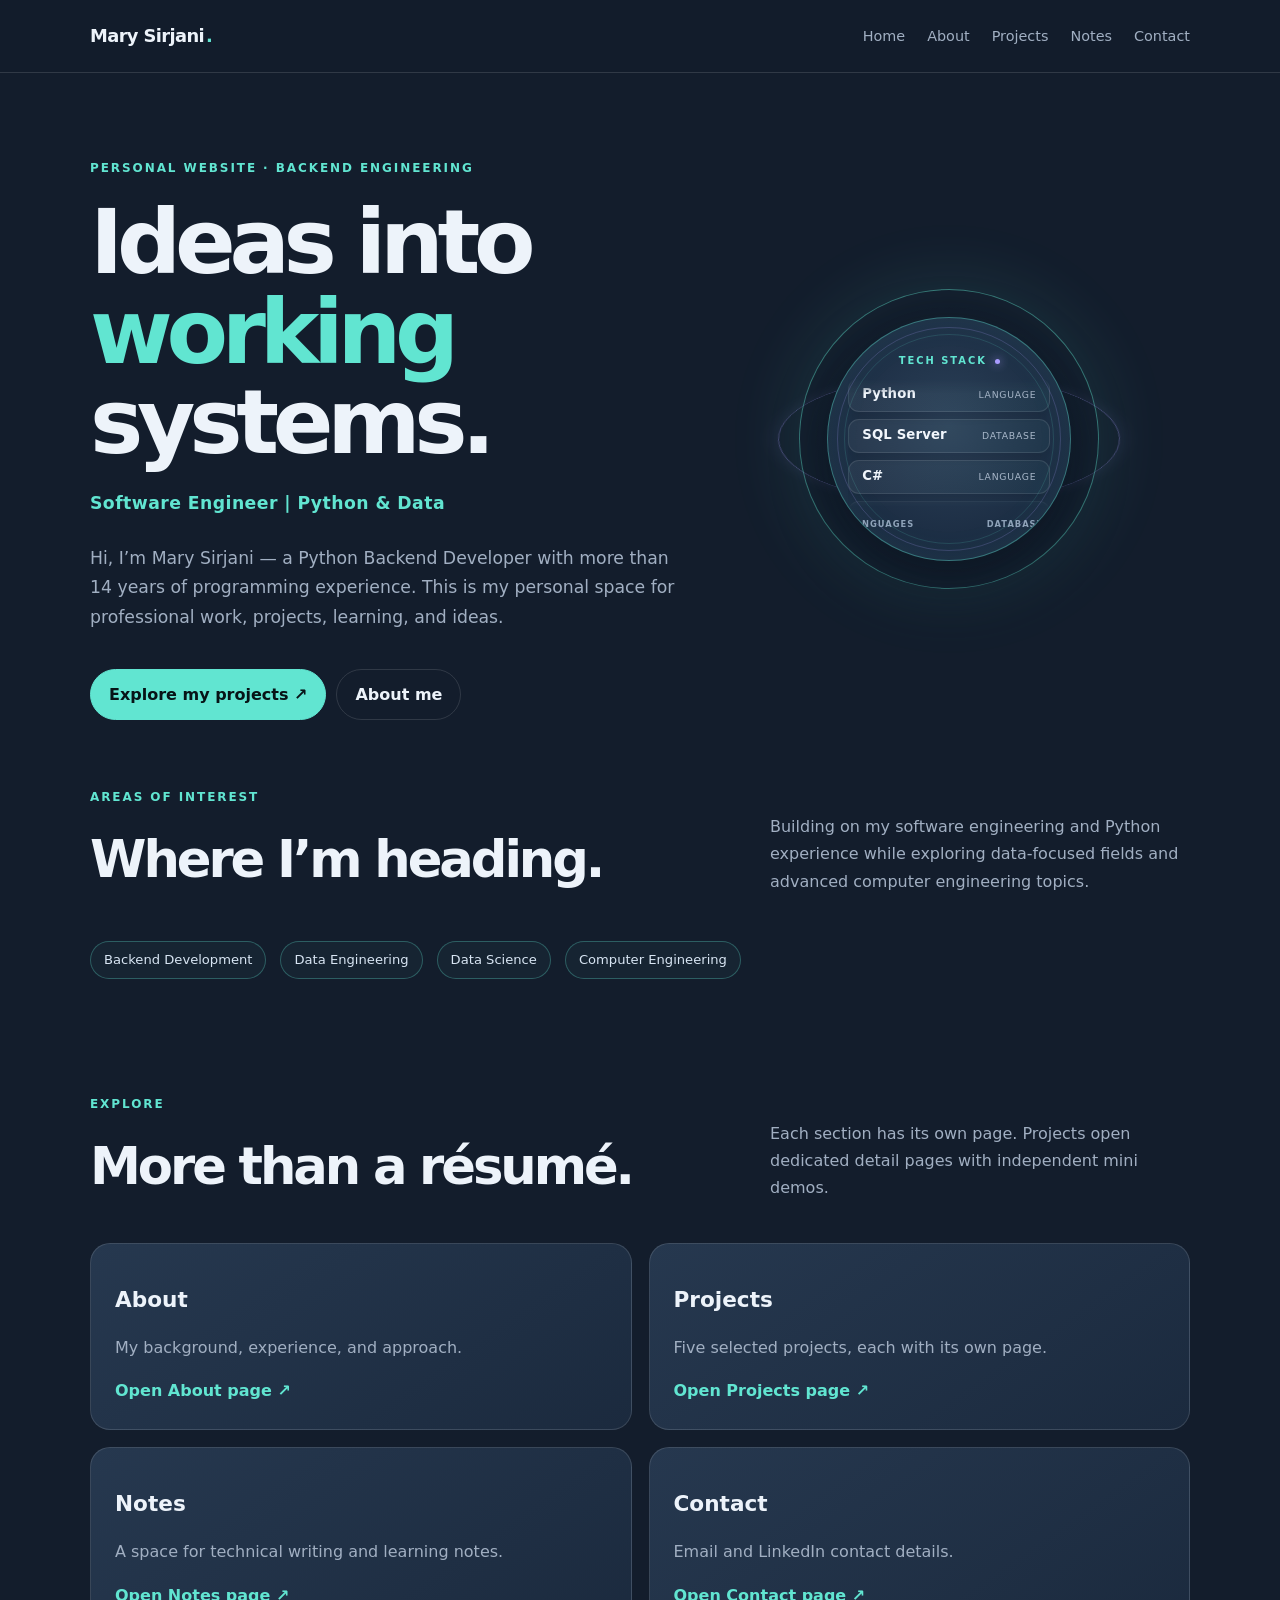
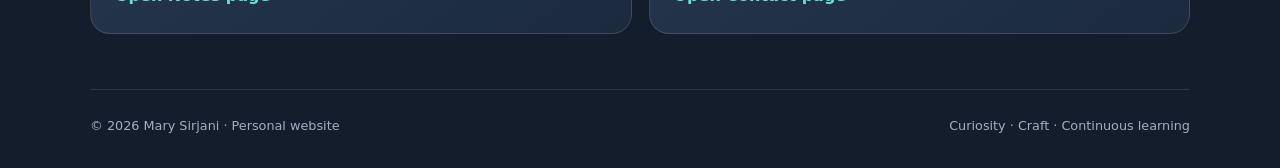
==== index.html @ d7f2fdcb "Add files via upload" ====
<!doctype html><html lang="en"><head><meta charset="utf-8"><meta name="viewport" content="width=device-width,initial-scale=1"><title>Mary Sirjani | Software Engineer, Python & Data</title><link rel="stylesheet" href="assets/style.css"></head><body><header><div class="wrap nav"><a class="brand" href="index.html">Mary Sirjani<span>.</span></a><nav><a href="index.html">Home</a><a href="about.html">About</a><a class="" href="projects.html">Projects</a><a href="notes.html">Notes</a><a href="contact.html">Contact</a></nav></div></header><main><div class="wrap hero"><div><div class="kicker">Personal website · Backend engineering</div><h1>Ideas into<br><span class="accent">working</span><br>systems.</h1><div class="role-line">Software Engineer | Python &amp; Data</div><p class="lead">Hi, I’m Mary Sirjani — a Python Backend Developer with more than 14 years of programming experience. This is my personal space for professional work, projects, learning, and ideas.</p><a class="btn primary" href="projects.html">Explore my projects ↗</a><a class="btn" href="about.html">About me</a></div><div class="orb">
  <div class="tech-wheel" aria-label="Programming languages and databases">
    <div class="tech-wheel-head"><span>TECH STACK</span><i></i></div>
    <div class="tech-window">
      <div class="tech-track">
        <div class="tech-row"><b>Python</b><span>Language</span></div>
        <div class="tech-row"><b>SQL Server</b><span>Database</span></div>
        <div class="tech-row"><b>C#</b><span>Language</span></div>
        <div class="tech-row"><b>MySQL</b><span>Database</span></div>
        <div class="tech-row"><b>PHP</b><span>Language</span></div>
        <div class="tech-row"><b>MongoDB</b><span>Database</span></div>
        <div class="tech-row"><b>Python</b><span>Language</span></div>
        <div class="tech-row"><b>SQL Server</b><span>Database</span></div>
        <div class="tech-row"><b>C#</b><span>Language</span></div>
        <div class="tech-row"><b>MySQL</b><span>Database</span></div>
        <div class="tech-row"><b>PHP</b><span>Language</span></div>
        <div class="tech-row"><b>MongoDB</b><span>Database</span></div>
      </div>
    </div>
    <div class="tech-wheel-foot"><span>LANGUAGES</span><span>DATABASES</span></div>
  </div>
</div></div><section class="wrap interests"><div class="section-title"><div><div class="kicker">Areas of interest</div><h2>Where I’m heading.</h2></div><p>Building on my software engineering and Python experience while exploring data-focused fields and advanced computer engineering topics.</p></div><div class="interest-tags"><span class="tag">Backend Development</span><span class="tag">Data Engineering</span><span class="tag">Data Science</span><span class="tag">Computer Engineering</span></div></section><section class="wrap"><div class="section-title"><div><div class="kicker">Explore</div><h2>More than a résumé.</h2></div><p>Each section has its own page. Projects open dedicated detail pages with independent mini demos.</p></div><div class="grid"><a class="card" href="about.html"><h3>About</h3><p>My background, experience, and approach.</p><span class="textlink">Open About page ↗</span></a><a class="card" href="projects.html"><h3>Projects</h3><p>Five selected projects, each with its own page.</p><span class="textlink">Open Projects page ↗</span></a><a class="card" href="notes.html"><h3>Notes</h3><p>A space for technical writing and learning notes.</p><span class="textlink">Open Notes page ↗</span></a><a class="card" href="contact.html"><h3>Contact</h3><p>Email and LinkedIn contact details.</p><span class="textlink">Open Contact page ↗</span></a></div></section></main><footer class="wrap"><span>© <span id="year"></span> Mary Sirjani · Personal website</span><span>Curiosity · Craft · Continuous learning</span></footer><script src="assets/site.js"></script></body></html>
---- assets/style.css ----
:root{--bg:#131d2c;--panel:#202f43;--ink:#edf3fa;--muted:#a1afc2;--teal:#61e5d1;--violet:#a99bff;--line:#ffffff20;--max:1100px}
*{box-sizing:border-box}body{margin:0;background:var(--bg);color:var(--ink);font:16px/1.7 system-ui,Segoe UI,sans-serif}a{color:inherit;text-decoration:none}.wrap{width:min(var(--max),calc(100% - 36px));margin:auto}
header{position:sticky;top:0;background:#131d2cef;backdrop-filter:blur(12px);border-bottom:1px solid var(--line);z-index:4}.nav{height:72px;display:flex;align-items:center;justify-content:space-between}.brand{font-size:1.12rem;font-weight:850;letter-spacing:-.035em}.brand span{color:var(--teal);margin-left:2px}.brand span,.accent{color:var(--teal)}nav{display:flex;gap:22px;color:var(--muted);font-size:.9rem}nav a:hover,nav a.active{color:var(--teal)}
h1{font-size:clamp(2.8rem,7vw,5.8rem);line-height:1;letter-spacing:-.07em;margin:20px 0}.lead{color:var(--muted);font-size:1.08rem;max-width:720px}.kicker{color:var(--teal);text-transform:uppercase;letter-spacing:.16em;font-size:.75rem;font-weight:800}
.hero,.pagehead{padding:85px 0 55px}.hero{display:grid;grid-template-columns:1.1fr .9fr;gap:30px;align-items:center;animation:hero-arrive .85s ease both}.hero>div:first-child{animation:copy-arrive .9s .12s ease both}.orb{height:300px;width:300px;border:1px solid #61e5d177;border-radius:50%;margin:auto;display:grid;place-items:center;position:relative;isolation:isolate;box-shadow:0 0 75px #61e5d124,inset 0 0 45px #61e5d10d;animation:orb-float 6s ease-in-out infinite,orb-glow 5s ease-in-out infinite}.orb:before{content:"</>";font-size:5.4rem;font-weight:900;letter-spacing:-.08em;color:var(--teal);background:linear-gradient(145deg,#173b48,#302a58);width:210px;height:250px;border-radius:48%;display:grid;place-items:center;box-shadow:0 12px 40px #0004,inset 0 0 24px #ffffff12;animation:ms-spin 10s ease-in-out infinite;transform-style:preserve-3d;backface-visibility:visible}.orb:after{content:"";position:absolute;inset:-24px;border:1px solid #a99bff66;border-radius:50%;transform:rotateX(68deg) rotateZ(-18deg);box-shadow:0 0 22px #a99bff18;animation:orbit-ring 13s linear infinite;z-index:-1}.orb{background:radial-gradient(circle at 50% 50%,#61e5d10b 0 35%,transparent 68%)}.orb:before{position:relative}.orb:before{outline:1px solid #61e5d122}.orb:after{pointer-events:none}@keyframes ms-spin{0%,100%{transform:perspective(700px) rotateY(0deg) rotateZ(-4deg)}50%{transform:perspective(700px) rotateY(180deg) rotateZ(4deg)}}@keyframes orbit-ring{from{transform:rotateX(68deg) rotateZ(-18deg) rotate(0deg)}to{transform:rotateX(68deg) rotateZ(-18deg) rotate(360deg)}}@keyframes orb-float{0%,100%{translate:0 0}50%{translate:0 -12px}}@keyframes orb-glow{0%,100%{box-shadow:0 0 65px #61e5d11c,inset 0 0 45px #61e5d10d}50%{box-shadow:0 0 100px #61e5d137,inset 0 0 55px #61e5d116}}@keyframes hero-arrive{from{opacity:0;transform:translateY(14px)}to{opacity:1;transform:translateY(0)}}@keyframes copy-arrive{from{opacity:0;transform:translateX(-18px)}to{opacity:1;transform:translateX(0)}}.role-line{display:inline-block;margin:2px 0 8px;color:var(--teal);font-size:1.08rem;font-weight:800;letter-spacing:.025em}.btn{display:inline-block;padding:11px 18px;border:1px solid var(--line);border-radius:30px;margin:20px 10px 0 0;font-weight:700}.btn.primary{background:var(--teal);color:#071417;border-color:var(--teal)}
section{padding:55px 0}.section-title{display:flex;justify-content:space-between;gap:25px;align-items:end;margin-bottom:25px}.section-title h2{font-size:clamp(2rem,4vw,3.3rem);letter-spacing:-.06em;margin:8px 0}.section-title p{color:var(--muted);max-width:420px}.grid{display:grid;grid-template-columns:repeat(2,1fr);gap:17px}.card,.panel{border:1px solid var(--line);border-radius:20px;background:linear-gradient(145deg,#26384f,#1b2a3e);padding:24px}.card{transition:transform .28s ease,border-color .28s ease,box-shadow .28s ease;position:relative;overflow:hidden}.card:before{content:"";position:absolute;inset:0;background:linear-gradient(115deg,transparent 20%,#ffffff08 48%,transparent 72%);transform:translateX(-120%);transition:transform .65s ease}.card:hover{transform:translateY(-6px);border-color:#61e5d199;box-shadow:0 16px 36px #050b1680}.card:hover:before{transform:translateX(120%)}.card h3{margin:14px 0 7px;font-size:1.35rem}.card p,.panel p{color:var(--muted)}.tag{display:inline-block;border:1px solid var(--line);border-radius:30px;padding:3px 9px;margin:5px 5px 5px 0;font-size:.73rem;color:#d8e5f3}.textlink{color:var(--teal);font-weight:750}.content{max-width:850px}.content h2{margin-top:32px}.actions{margin-top:20px}.demo{background:#17263a;padding:18px;border:1px solid var(--line);border-radius:14px;margin-top:15px}.demo label{display:block;color:var(--muted);font-size:.8rem;margin-bottom:7px}.demo input,.demo select{width:100%;background:#26384f;color:var(--ink);border:1px solid var(--line);border-radius:9px;padding:11px;margin-bottom:10px}.demo button{background:var(--teal);color:#061416;border:0;border-radius:9px;padding:9px 14px;font-weight:750;cursor:pointer}.result{color:#c5f36b;font-size:.82rem;margin-top:10px;min-height:20px}
footer{border-top:1px solid var(--line);padding:25px 0 32px;color:var(--muted);font-size:.8rem;display:flex;justify-content:space-between;gap:12px}
@media(prefers-reduced-motion:reduce){*,*:before,*:after{animation-duration:.01ms!important;animation-iteration-count:1!important;scroll-behavior:auto!important;transition-duration:.01ms!important}}@media(max-width:700px){.hero{grid-template-columns:1fr}.orb{height:240px;width:240px}.orb:before{height:195px;width:165px;font-size:4.4rem}.grid{grid-template-columns:1fr}.section-title{display:block}nav{gap:10px;font-size:.78rem}.nav{height:auto;min-height:70px;flex-wrap:wrap}footer{display:block}}

/* Personal-name wordmark treatment */
.orb:before{content:none!important;animation:none!important}
.orb{overflow:visible}
.wordmark-art{position:relative;z-index:1;display:flex;flex-direction:column;align-items:center;justify-content:center;width:245px;height:245px;border-radius:50%;background:radial-gradient(circle,#263c52 0%,#1a2b40 62%,#17263a 100%);border:1px solid #61e5d155;box-shadow:0 18px 55px #050b1670,inset 0 0 35px #61e5d112;animation:wordmark-float 6s ease-in-out infinite}
.wordmark-art span{font-size:3.35rem;line-height:1;font-weight:750;letter-spacing:-.075em;color:#f1f6fc}
.wordmark-art strong{font-size:2.1rem;line-height:1.15;font-weight:650;letter-spacing:.025em;color:var(--teal)}
.wordmark-art i{display:block;width:42px;height:2px;margin-top:15px;border-radius:2px;background:linear-gradient(90deg,var(--teal),var(--violet));box-shadow:0 0 16px #61e5d177}
.orb:after{content:"";position:absolute;inset:-22px;border:1px solid #a99bff55;border-radius:50%;transform:rotateX(68deg) rotateZ(-18deg);animation:orbit-ring 18s linear infinite}
@keyframes wordmark-float{0%,100%{transform:translateY(0)}50%{transform:translateY(-9px)}}
.interests{padding-top:12px}
.interest-tags{display:flex;flex-wrap:wrap;gap:9px}
.interest-tags .tag{font-size:.82rem;padding:7px 13px;border-color:#61e5d14d;background:#61e5d10a}
@media(max-width:700px){.wordmark-art{width:195px;height:195px}.wordmark-art span{font-size:2.8rem}.wordmark-art strong{font-size:1.8rem}}

/* Animated technology orbit: verified languages and databases */
.wordmark-art{display:none!important}
.tech-wheel{position:relative;z-index:2;width:244px;height:244px;padding:23px 20px 18px;border:1px solid #61e5d166;border-radius:50%;background:radial-gradient(circle at 50% 45%,#2b4058 0%,#1b2c42 68%,#17263a 100%);box-shadow:0 18px 55px #050b1670,inset 0 0 35px #61e5d112;display:flex;flex-direction:column;justify-content:center;animation:wheel-float 6s ease-in-out infinite;overflow:hidden}
.tech-wheel:before,.tech-wheel:after{content:"";position:absolute;border:1px solid #a99bff35;border-radius:50%;pointer-events:none}
.tech-wheel:before{inset:9px}
.tech-wheel:after{inset:16px;border-color:#61e5d126}
.tech-wheel-head{display:flex;align-items:center;justify-content:center;gap:8px;color:var(--teal);font-size:.62rem;font-weight:850;letter-spacing:.2em;margin-bottom:8px;position:relative;z-index:2}
.tech-wheel-head i{display:block;width:5px;height:5px;border-radius:50%;background:var(--violet);box-shadow:0 0 10px var(--violet)}
.tech-window{height:130px;overflow:hidden;position:relative;z-index:2;mask-image:linear-gradient(transparent,#000 12%,#000 88%,transparent)}
.tech-track{display:flex;flex-direction:column;gap:7px;animation:tech-scroll 17s linear infinite}
.tech-row{height:34px;min-height:34px;display:flex;align-items:center;justify-content:space-between;padding:0 13px;border:1px solid #ffffff1a;border-radius:11px;background:linear-gradient(100deg,#ffffff0d,#61e5d10b);box-shadow:0 4px 12px #050b1625}
.tech-row b{font-size:.83rem;color:#f1f6fc;letter-spacing:.01em}
.tech-row span{font-size:.58rem;color:#a9b8ca;text-transform:uppercase;letter-spacing:.08em}
.tech-wheel-foot{position:relative;z-index:2;display:flex;justify-content:space-between;margin-top:9px;color:#8fa3b9;font-size:.52rem;letter-spacing:.12em;font-weight:750}
@keyframes tech-scroll{from{transform:translateY(0)}to{transform:translateY(-246px)}}
@keyframes wheel-float{0%,100%{transform:translateY(0)}50%{transform:translateY(-8px)}}
@media(max-width:700px){.tech-wheel{width:205px;height:205px;padding:18px 17px 14px}.tech-window{height:105px}.tech-row{height:29px;min-height:29px}.tech-row b{font-size:.75rem}.tech-row span{font-size:.51rem}.tech-wheel-head{font-size:.55rem}.tech-wheel-foot{font-size:.46rem}}
@media(prefers-reduced-motion:reduce){.tech-track,.tech-wheel{animation:none!important}}
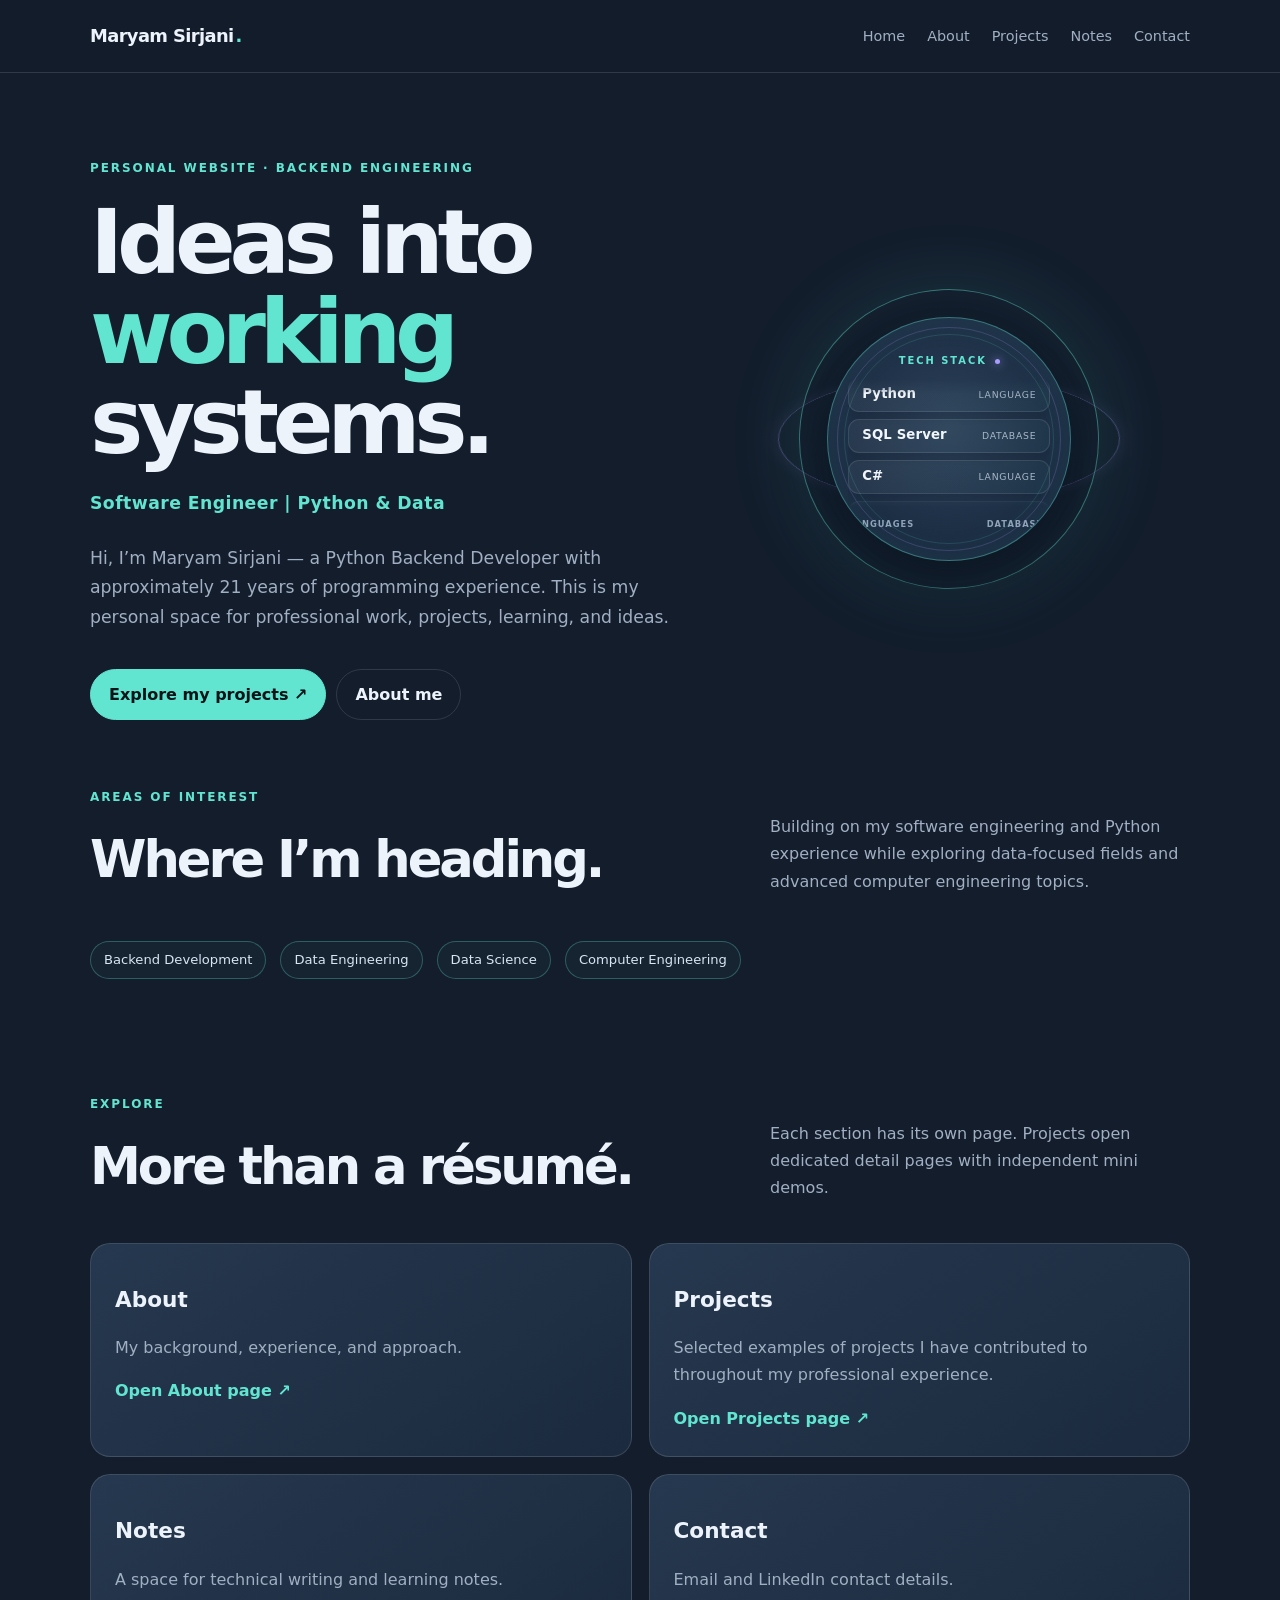
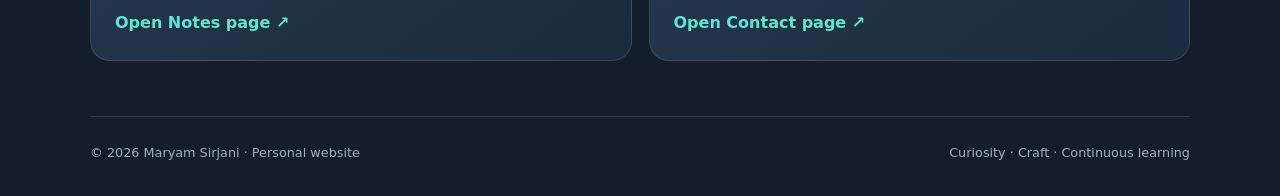
==== commit 59fbc3d8: "Add files via upload" ====
--- a/index.html
+++ b/index.html
@@ -1,4 +1,4 @@
-<!doctype html><html lang="en"><head><meta charset="utf-8"><meta name="viewport" content="width=device-width,initial-scale=1"><title>Mary Sirjani | Software Engineer, Python & Data</title><link rel="stylesheet" href="assets/style.css"></head><body><header><div class="wrap nav"><a class="brand" href="index.html">Mary Sirjani<span>.</span></a><nav><a href="index.html">Home</a><a href="about.html">About</a><a class="" href="projects.html">Projects</a><a href="notes.html">Notes</a><a href="contact.html">Contact</a></nav></div></header><main><div class="wrap hero"><div><div class="kicker">Personal website · Backend engineering</div><h1>Ideas into<br><span class="accent">working</span><br>systems.</h1><div class="role-line">Software Engineer | Python &amp; Data</div><p class="lead">Hi, I’m Mary Sirjani — a Python Backend Developer with more than 14 years of programming experience. This is my personal space for professional work, projects, learning, and ideas.</p><a class="btn primary" href="projects.html">Explore my projects ↗</a><a class="btn" href="about.html">About me</a></div><div class="orb">
+<!doctype html><html lang="en"><head><meta charset="utf-8"><meta name="viewport" content="width=device-width,initial-scale=1"><title>Maryam Sirjani | Software Engineer, Python & Data</title><link rel="stylesheet" href="assets/style.css"></head><body><header><div class="wrap nav"><a class="brand" href="index.html">Maryam Sirjani<span>.</span></a><nav><a href="index.html">Home</a><a href="about.html">About</a><a class="" href="projects.html">Projects</a><a href="notes.html">Notes</a><a href="contact.html">Contact</a></nav></div></header><main><div class="wrap hero"><div><div class="kicker">Personal website · Backend engineering</div><h1>Ideas into<br><span class="accent">working</span><br>systems.</h1><div class="role-line">Software Engineer | Python &amp; Data</div><p class="lead">Hi, I’m Maryam Sirjani — a Python Backend Developer with approximately 21 years of programming experience. This is my personal space for professional work, projects, learning, and ideas.</p><a class="btn primary" href="projects.html">Explore my projects ↗</a><a class="btn" href="about.html">About me</a></div><div class="orb">
   <div class="tech-wheel" aria-label="Programming languages and databases">
     <div class="tech-wheel-head"><span>TECH STACK</span><i></i></div>
     <div class="tech-window">
@@ -8,15 +8,17 @@
         <div class="tech-row"><b>C#</b><span>Language</span></div>
         <div class="tech-row"><b>MySQL</b><span>Database</span></div>
         <div class="tech-row"><b>PHP</b><span>Language</span></div>
+        <div class="tech-row"><b>JavaScript</b><span>Language</span></div>
         <div class="tech-row"><b>MongoDB</b><span>Database</span></div>
         <div class="tech-row"><b>Python</b><span>Language</span></div>
         <div class="tech-row"><b>SQL Server</b><span>Database</span></div>
         <div class="tech-row"><b>C#</b><span>Language</span></div>
         <div class="tech-row"><b>MySQL</b><span>Database</span></div>
         <div class="tech-row"><b>PHP</b><span>Language</span></div>
+        <div class="tech-row"><b>JavaScript</b><span>Language</span></div>
         <div class="tech-row"><b>MongoDB</b><span>Database</span></div>
       </div>
     </div>
     <div class="tech-wheel-foot"><span>LANGUAGES</span><span>DATABASES</span></div>
   </div>
-</div></div><section class="wrap interests"><div class="section-title"><div><div class="kicker">Areas of interest</div><h2>Where I’m heading.</h2></div><p>Building on my software engineering and Python experience while exploring data-focused fields and advanced computer engineering topics.</p></div><div class="interest-tags"><span class="tag">Backend Development</span><span class="tag">Data Engineering</span><span class="tag">Data Science</span><span class="tag">Computer Engineering</span></div></section><section class="wrap"><div class="section-title"><div><div class="kicker">Explore</div><h2>More than a résumé.</h2></div><p>Each section has its own page. Projects open dedicated detail pages with independent mini demos.</p></div><div class="grid"><a class="card" href="about.html"><h3>About</h3><p>My background, experience, and approach.</p><span class="textlink">Open About page ↗</span></a><a class="card" href="projects.html"><h3>Projects</h3><p>Five selected projects, each with its own page.</p><span class="textlink">Open Projects page ↗</span></a><a class="card" href="notes.html"><h3>Notes</h3><p>A space for technical writing and learning notes.</p><span class="textlink">Open Notes page ↗</span></a><a class="card" href="contact.html"><h3>Contact</h3><p>Email and LinkedIn contact details.</p><span class="textlink">Open Contact page ↗</span></a></div></section></main><footer class="wrap"><span>© <span id="year"></span> Mary Sirjani · Personal website</span><span>Curiosity · Craft · Continuous learning</span></footer><script src="assets/site.js"></script></body></html>+</div></div><section class="wrap interests"><div class="section-title"><div><div class="kicker">Areas of interest</div><h2>Where I’m heading.</h2></div><p>Building on my software engineering and Python experience while exploring data-focused fields and advanced computer engineering topics.</p></div><div class="interest-tags"><span class="tag">Backend Development</span><span class="tag">Data Engineering</span><span class="tag">Data Science</span><span class="tag">Computer Engineering</span></div></section><section class="wrap"><div class="section-title"><div><div class="kicker">Explore</div><h2>More than a résumé.</h2></div><p>Each section has its own page. Projects open dedicated detail pages with independent mini demos.</p></div><div class="grid"><a class="card" href="about.html"><h3>About</h3><p>My background, experience, and approach.</p><span class="textlink">Open About page ↗</span></a><a class="card" href="projects.html"><h3>Projects</h3><p>Selected examples of projects I have contributed to throughout my professional experience.</p><span class="textlink">Open Projects page ↗</span></a><a class="card" href="notes.html"><h3>Notes</h3><p>A space for technical writing and learning notes.</p><span class="textlink">Open Notes page ↗</span></a><a class="card" href="contact.html"><h3>Contact</h3><p>Email and LinkedIn contact details.</p><span class="textlink">Open Contact page ↗</span></a></div></section></main><footer class="wrap"><span>© <span id="year"></span> Maryam Sirjani · Personal website</span><span>Curiosity · Craft · Continuous learning</span></footer><script src="assets/site.js"></script></body></html>
--- a/assets/style.css
+++ b/assets/style.css
@@ -36,7 +36,10 @@
 .tech-row b{font-size:.83rem;color:#f1f6fc;letter-spacing:.01em}
 .tech-row span{font-size:.58rem;color:#a9b8ca;text-transform:uppercase;letter-spacing:.08em}
 .tech-wheel-foot{position:relative;z-index:2;display:flex;justify-content:space-between;margin-top:9px;color:#8fa3b9;font-size:.52rem;letter-spacing:.12em;font-weight:750}
-@keyframes tech-scroll{from{transform:translateY(0)}to{transform:translateY(-246px)}}
+@keyframes tech-scroll{from{transform:translateY(0)}to{transform:translateY(-287px)}}
 @keyframes wheel-float{0%,100%{transform:translateY(0)}50%{transform:translateY(-8px)}}
 @media(max-width:700px){.tech-wheel{width:205px;height:205px;padding:18px 17px 14px}.tech-window{height:105px}.tech-row{height:29px;min-height:29px}.tech-row b{font-size:.75rem}.tech-row span{font-size:.51rem}.tech-wheel-head{font-size:.55rem}.tech-wheel-foot{font-size:.46rem}}
 @media(prefers-reduced-motion:reduce){.tech-track,.tech-wheel{animation:none!important}}
+
+/* Responsive technology tables on project detail pages */
+.table-wrap{width:100%;overflow-x:auto;border:1px solid var(--line);border-radius:13px;margin-top:12px}.table-wrap table{width:100%;border-collapse:collapse;min-width:520px;text-align:left}.table-wrap th,.table-wrap td{padding:12px 14px;border-bottom:1px solid var(--line);vertical-align:top}.table-wrap th{color:var(--teal);font-size:.82rem;letter-spacing:.04em;background:#ffffff08}.table-wrap td{color:var(--muted);font-size:.9rem}.table-wrap td:first-child{color:var(--ink);font-weight:700}.table-wrap tr:last-child td{border-bottom:0}
